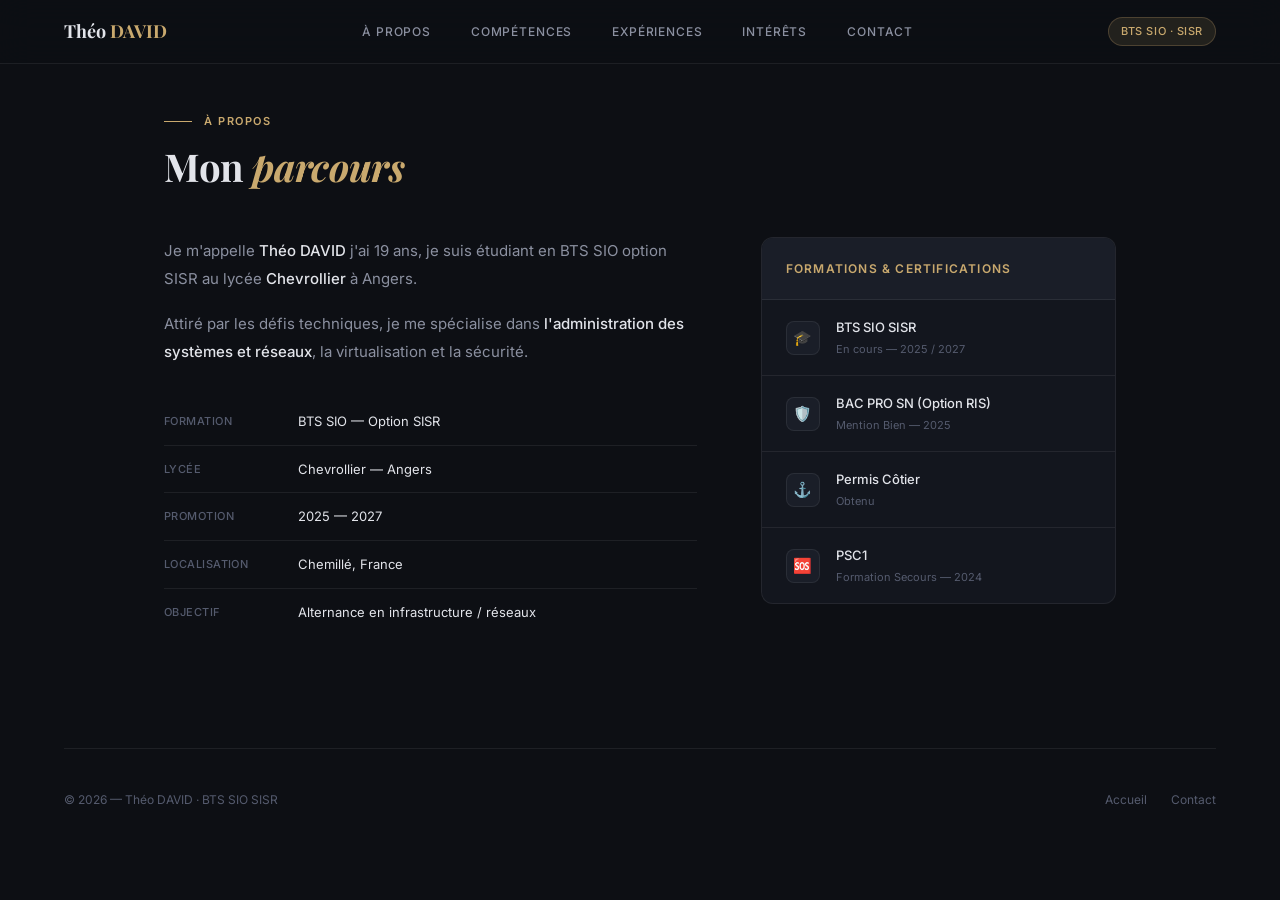
==== Page/apropos.html @ e9c8db30 "Premier envoi du portfolio" ====
<!DOCTYPE html>
<html lang="fr">
<head>
<meta charset="UTF-8">
<meta name="viewport" content="width=device-width, initial-scale=1.0">
<title>À propos — Théo DAVID | BTS SIO SISR</title>
<link href="https://fonts.googleapis.com/css2?family=Inter:wght@300;400;500;600&family=Playfair+Display:wght@600;700&display=swap" rel="stylesheet">
<link rel="stylesheet" href="../css/style.css">
</head>
<body>

<nav>
  <div class="nav-logo">Théo <span>DAVID</span></div>
  <ul class="nav-links">
    <li><a href="apropos.html">À propos</a></li>
    <li><a href="competences.html">Compétences</a></li>
    <li><a href="experiences.html">Expériences</a></li>
    <li><a href="interets.html">Intérêts</a></li>
    <li><a href="contact.html">Contact</a></li>
  </ul>
  <div class="nav-badge">BTS SIO · SISR</div>
</nav>

<div class="container">
  <section class="section" id="about">
    <div class="section-label"><span>À propos</span></div>
    <h2>Mon <em>parcours</em></h2>
    <div class="about-grid">
      <div class="about-text">
        <p>Je m'appelle <strong>Théo DAVID</strong> j'ai 19 ans, je suis étudiant en BTS SIO option SISR au lycée <strong>Chevrollier</strong> à Angers.</p>
        <p>Attiré par les défis techniques, je me spécialise dans <strong>l'administration des systèmes et réseaux</strong>, la virtualisation et la sécurité. </p>
        <div class="info-rows">
          <div class="info-row"><span class="ir-key">Formation</span><span class="ir-val">BTS SIO — Option SISR </span></div>
          <div class="info-row"><span class="ir-key">Lycée</span><span class="ir-val">Chevrollier — Angers </span></div>
          <div class="info-row"><span class="ir-key">Promotion</span><span class="ir-val">2025 — 2027 </span></div>
          <div class="info-row"><span class="ir-key">Localisation</span><span class="ir-val">Chemillé, France</span></div>
          <div class="info-row"><span class="ir-key">Objectif</span><span class="ir-val">Alternance en infrastructure / réseaux</span></div>
        </div>
      </div>
      <div class="certs-card">
        <div class="certs-title">Formations & Certifications</div>
        <div class="cert-row"><div class="cert-badge">🎓</div><div><div class="cert-info-name">BTS SIO SISR</div><div class="cert-info-date">En cours — 2025 / 2027 </div></div></div>
        <div class="cert-row"><div class="cert-badge">🛡️</div><div><div class="cert-info-name">BAC PRO SN (Option RIS)</div><div class="cert-info-date">Mention Bien — 2025 </div></div></div>
        <div class="cert-row"><div class="cert-badge">⚓</div><div><div class="cert-info-name">Permis Côtier</div><div class="cert-info-date">Obtenu </div></div></div>
        <div class="cert-row"><div class="cert-badge">🆘</div><div><div class="cert-info-name">PSC1</div><div class="cert-info-date">Formation Secours — 2024 </div></div></div>
      </div>
    </div>
  </section>
</div>

<div class="sep"></div>

<footer>
  <span>© 2026 — Théo DAVID · BTS SIO SISR</span>
  <div class="footer-links">
    <a href="../index.html">Accueil</a>
    <a href="contact.html">Contact</a>
  </div>
</footer>

</body>
</html>
---- css/style.css ----
:root {
    --bg: #0d0f14;
    --bg2: #13161e;
    --bg3: #1a1e28;
    --border: rgba(255,255,255,0.07);
    --border-hover: rgba(255,255,255,0.14);
    --accent: #c9a96e;
    --accent-light: rgba(201,169,110,0.12);
    --text: #e2e4ea;
    --text-secondary: #8b90a0;
    --text-muted: #555b6e;
    --card: #13161e;
  }
  * { margin:0; padding:0; box-sizing:border-box; }
  html { scroll-behavior: smooth; }
  body {
    background: var(--bg);
    color: var(--text);
    font-family: 'Inter', sans-serif;
    font-size: 15px;
    line-height: 1.75;
  }

  nav {
    position: fixed; top:0; left:0; right:0; z-index:100;
    background: rgba(13,15,20,0.92);
    backdrop-filter: blur(16px);
    border-bottom: 1px solid var(--border);
    height: 64px;
    display: flex; align-items: center;
    padding: 0 5%;
    justify-content: space-between;
  }
  .nav-logo {
    font-family: 'Playfair Display', serif;
    font-size: 18px;
    font-weight: 700;
    color: var(--text);
  }
  .nav-logo span { color: var(--accent); }
  .nav-links { display: flex; gap: 2.5rem; list-style: none; }
  .nav-links a {
    font-size: 12px; font-weight: 500;
    color: var(--text-secondary); text-decoration: none;
    letter-spacing: 0.07em; text-transform: uppercase;
    transition: color 0.2s;
  }
  .nav-links a:hover { color: var(--accent); }
  .nav-badge {
    font-size: 11px; font-weight: 500;
    background: var(--accent-light);
    color: var(--accent);
    border: 1px solid rgba(201,169,110,0.25);
    padding: 4px 12px; border-radius: 20px;
    letter-spacing: 0.05em;
  }

  .container { max-width: 1080px; margin: 0 auto; padding: 0 5%; }

  .hero {
    min-height: 100vh;
    display: flex; align-items: center;
    padding-top: 64px;
  }
  .hero-inner {
    display: grid;
    grid-template-columns: 1.1fr 0.9fr;
    gap: 5rem; align-items: center; width: 100%;
  }
  .hero-eyebrow {
    display: flex; align-items: center; gap: 12px;
    margin-bottom: 1.75rem;
  }
  .hero-eyebrow::before { content:''; width:28px; height:1px; background:var(--accent); }
  .hero-eyebrow span {
    font-size: 12px; font-weight: 600;
    letter-spacing: 0.12em; text-transform: uppercase;
    color: var(--accent);
  }
  h1 {
    font-family: 'Playfair Display', serif;
    font-size: clamp(2.4rem, 4.5vw, 3.8rem);
    font-weight: 700; line-height: 1.08;
    letter-spacing: -0.01em; margin-bottom: 1.5rem;
  }
  h1 em { color: var(--accent); font-style: italic; }
  .hero-desc {
    font-size: 15px; color: var(--text-secondary);
    max-width: 460px; line-height: 1.85; margin-bottom: 2.5rem;
  }
  .hero-actions { display: flex; gap: 1rem; align-items: center; }
  .btn-gold {
    background: var(--accent); color: #0d0f14;
    font-weight: 600; font-size: 12px;
    letter-spacing: 0.08em; text-transform: uppercase;
    padding: 0.85rem 2rem; border-radius: 4px; text-decoration: none;
    transition: opacity 0.2s, transform 0.15s;
  }
  .btn-gold:hover { opacity: 0.88; transform: translateY(-1px); }
  .btn-ghost {
    font-size: 12px; font-weight: 600;
    letter-spacing: 0.08em; text-transform: uppercase;
    color: var(--text-secondary); text-decoration: none;
    padding: 0.85rem 1.5rem;
    border: 1px solid var(--border); border-radius: 4px;
    transition: border-color 0.2s, color 0.2s;
  }
  .btn-ghost:hover { border-color: var(--accent); color: var(--accent); }

  .profile-card {
    background: var(--bg2);
    border: 1px solid var(--border);
    border-radius: 12px; overflow: hidden;
  }
  .profile-header {
    background: var(--bg3); padding: 2rem;
    border-bottom: 1px solid var(--border);
    display: flex; align-items: center; gap: 1.25rem;
  }
  .avatar {
    width: 56px; height: 56px; border-radius: 50%;
    background: var(--accent-light);
    border: 2px solid rgba(201,169,110,0.35);
    display: flex; align-items: center; justify-content: center;
    font-family: 'Playfair Display', serif;
    font-size: 20px; font-weight: 700; color: var(--accent);
    flex-shrink: 0;
  }
  .profile-name { font-weight: 600; font-size: 16px; margin-bottom: 2px; }
  .profile-role { font-size: 13px; color: var(--text-secondary); }
  .profile-body { padding: 1.5rem 2rem; }
  .profile-stat {
    display: flex; justify-content: space-between; align-items: center;
    padding: 0.7rem 0; border-bottom: 1px solid var(--border); font-size: 13px;
  }
  .profile-stat:last-child { border-bottom: none; }
  .ps-label { color: var(--text-muted); font-weight: 500; letter-spacing: 0.04em; }
  .ps-val { color: var(--text); font-weight: 500; }
  .ps-val.gold { color: var(--accent); }
  .status-dot {
    display: inline-block; width: 7px; height: 7px;
    border-radius: 50%; background: #4ade80;
    margin-right: 6px; box-shadow: 0 0 6px rgba(74,222,128,0.5);
  }

  .section { padding: 7rem 0; }
  .section-label {
    display: flex; align-items: center; gap: 12px; margin-bottom: 0.75rem;
  }
  .section-label::before { content:''; width:28px; height:1px; background:var(--accent); }
  .section-label span {
    font-size: 11px; font-weight: 600;
    letter-spacing: 0.14em; text-transform: uppercase; color: var(--accent);
  }
  h2 {
    font-family: 'Playfair Display', serif;
    font-size: clamp(1.8rem, 3vw, 2.5rem);
    font-weight: 700; letter-spacing: -0.01em;
    margin-bottom: 3rem; line-height: 1.2;
  }
  h2 em { color: var(--accent); font-style: italic; }

  .about-grid {
    display: grid; grid-template-columns: 1.2fr 0.8fr;
    gap: 4rem; align-items: start;
  }
  .about-text p { color: var(--text-secondary); margin-bottom: 1.1rem; line-height: 1.85; }
  .about-text p strong { color: var(--text); font-weight: 500; }
  .info-rows { margin-top: 2rem; }
  .info-row {
    display: flex; padding: 0.75rem 0;
    border-bottom: 1px solid var(--border);
    font-size: 13px; gap: 1.5rem;
  }
  .info-row:last-child { border-bottom: none; }
  .ir-key {
    min-width: 110px; color: var(--text-muted); font-weight: 500;
    letter-spacing: 0.04em; text-transform: uppercase;
    font-size: 11px; padding-top: 2px;
  }
  .ir-val { color: var(--text); }

  .certs-card {
    background: var(--bg2); border: 1px solid var(--border);
    border-radius: 12px; overflow: hidden;
  }
  .certs-title {
    padding: 1.25rem 1.5rem;
    font-size: 12px; font-weight: 600;
    letter-spacing: 0.1em; text-transform: uppercase;
    color: var(--accent); border-bottom: 1px solid var(--border);
    background: var(--bg3);
  }
  .cert-row {
    display: flex; align-items: center; gap: 1rem;
    padding: 1rem 1.5rem; border-bottom: 1px solid var(--border);
    transition: background 0.15s;
  }
  .cert-row:last-child { border-bottom: none; }
  .cert-row:hover { background: rgba(255,255,255,0.02); }
  .cert-badge {
    width: 34px; height: 34px; border-radius: 8px;
    background: var(--bg3); border: 1px solid var(--border);
    display: flex; align-items: center; justify-content: center;
    font-size: 15px; flex-shrink: 0;
  }
  .cert-info-name { font-size: 13px; font-weight: 500; color: var(--text); }
  .cert-info-date { font-size: 11px; color: var(--text-muted); margin-top: 1px; }

  .skills-cols {
    display: grid; grid-template-columns: repeat(3, 1fr); gap: 1.5rem;
  }
  .skill-block {
    background: var(--bg2); border: 1px solid var(--border);
    border-radius: 12px; padding: 1.75rem;
    transition: border-color 0.2s;
  }
  .skill-block:hover { border-color: var(--border-hover); }
  .sb-header {
    display: flex; align-items: center; gap: 10px;
    margin-bottom: 1.5rem; padding-bottom: 1rem;
    border-bottom: 1px solid var(--border);
  }
  .sb-icon {
    width: 32px; height: 32px; border-radius: 8px;
    background: var(--accent-light);
    display: flex; align-items: center; justify-content: center; font-size: 14px;
  }
  .sb-title {
    font-size: 12px; font-weight: 600;
    letter-spacing: 0.1em; text-transform: uppercase; color: var(--text-secondary);
  }
  .skill-row { margin-bottom: 1.1rem; }
  .skill-row:last-child { margin-bottom: 0; }
  .skill-meta { display: flex; justify-content: space-between; font-size: 13px; margin-bottom: 7px; }
  .skill-label { color: var(--text); }
  .skill-num { color: var(--accent); font-size: 11px; font-weight: 600; letter-spacing: 0.04em; }
  .track { height: 3px; background: rgba(255,255,255,0.05); border-radius: 2px; }
  .fill { height: 100%; border-radius: 2px; background: var(--accent); opacity: 0.75; }

  .timeline { position: relative; }
  .timeline::before {
    content: ''; position: absolute;
    left: 0; top: 8px; bottom: 8px;
    width: 1px; background: var(--border);
  }
  .tl-entry {
    display: grid; grid-template-columns: 200px 1fr;
    gap: 2.5rem; margin-bottom: 3rem;
    position: relative;
  }
  .tl-entry::before {
    content: ''; position: absolute;
    left: -4.5px; top: 8px;
    width: 9px; height: 9px; border-radius: 50%;
    background: var(--accent); border: 2px solid var(--bg);
  }
  .tl-left { padding-left: 2rem; }
  .tl-period {
    font-size: 11px; font-weight: 600;
    letter-spacing: 0.1em; text-transform: uppercase;
    color: var(--accent); margin-bottom: 0.35rem;
  }
  .tl-org { font-size: 13px; color: var(--text-muted); line-height: 1.5; }
  .tl-right {
    background: var(--bg2); border: 1px solid var(--border);
    border-radius: 10px; padding: 1.5rem 1.75rem;
  }
  .tl-title { font-size: 16px; font-weight: 600; margin-bottom: 0.25rem; }
  .tl-subtitle { font-size: 13px; color: var(--text-secondary); margin-bottom: 1.25rem; }
  .tl-missions { list-style: none; }
  .tl-missions li {
    font-size: 13.5px; color: var(--text-secondary);
    padding: 0.3rem 0 0.3rem 1.25rem;
    position: relative; line-height: 1.65;
  }
  .tl-missions li::before {
    content: ''; position: absolute;
    left: 0; top: 0.72rem;
    width: 4px; height: 4px; border-radius: 50%;
    background: var(--accent); opacity: 0.6;
  }
  .tl-pills {
    display: flex; flex-wrap: wrap; gap: 6px;
    margin-top: 1.25rem; padding-top: 1.25rem;
    border-top: 1px solid var(--border);
  }
  .pill {
    font-size: 11px; font-weight: 500; letter-spacing: 0.04em;
    padding: 4px 12px; border-radius: 20px;
    background: var(--bg3); border: 1px solid var(--border);
    color: var(--text-secondary);
  }

  .interests-grid {
    display: grid; grid-template-columns: repeat(3, 1fr); gap: 1rem;
  }
  .int-card {
    background: var(--bg2); border: 1px solid var(--border);
    border-radius: 10px; padding: 1.75rem 1.5rem;
    transition: border-color 0.2s, transform 0.2s;
  }
  .int-card:hover { border-color: var(--border-hover); transform: translateY(-2px); }
  .int-icon { font-size: 1.6rem; margin-bottom: 1rem; display: block; }
  .int-name { font-size: 14px; font-weight: 600; margin-bottom: 0.4rem; }
  .int-desc { font-size: 12.5px; color: var(--text-muted); line-height: 1.6; }

  .contact-grid {
    display: grid; grid-template-columns: 1fr 1.1fr;
    gap: 4rem; align-items: start;
  }
  .contact-intro {
    font-size: 14px; color: var(--text-secondary);
    line-height: 1.85; margin-bottom: 2rem;
  }
  .contact-list { list-style: none; }
  .contact-list li {
    display: flex; align-items: center; gap: 1rem;
    padding: 0.9rem 0; border-bottom: 1px solid var(--border); font-size: 13px;
  }
  .contact-list li:last-child { border-bottom: none; }
  .ci-icon {
    width: 34px; height: 34px; border-radius: 8px;
    background: var(--bg3); border: 1px solid var(--border);
    display: flex; align-items: center; justify-content: center;
    font-size: 14px; flex-shrink: 0;
  }
  .ci-key { font-size: 10px; color: var(--text-muted); font-weight: 600; letter-spacing: 0.08em; text-transform: uppercase; }
  .ci-val { font-size: 13px; margin-top: 1px; }

  .form-card {
    background: var(--bg2); border: 1px solid var(--border);
    border-radius: 12px; padding: 2rem;
  }
  .field { margin-bottom: 1.25rem; }
  .field label {
    display: block; font-size: 11px; font-weight: 600;
    letter-spacing: 0.08em; text-transform: uppercase;
    color: var(--text-muted); margin-bottom: 0.5rem;
  }
  .field input, .field textarea {
    width: 100%; background: var(--bg3);
    border: 1px solid var(--border); border-radius: 6px;
    padding: 0.75rem 1rem; color: var(--text);
    font-family: 'Inter', sans-serif; font-size: 14px;
    outline: none; transition: border-color 0.2s; resize: vertical;
  }
  .field input:focus, .field textarea:focus { border-color: rgba(201,169,110,0.5); }
  .field input::placeholder, .field textarea::placeholder { color: var(--text-muted); }
  .submit-btn {
    width: 100%; background: var(--accent); color: #0d0f14;
    font-family: 'Inter', sans-serif; font-weight: 600;
    font-size: 12px; letter-spacing: 0.1em; text-transform: uppercase;
    padding: 0.9rem; border: none; border-radius: 6px;
    cursor: pointer; margin-top: 0.5rem; transition: opacity 0.2s;
  }
  .submit-btn:hover { opacity: 0.85; }

  .sep { height: 1px; background: var(--border); margin: 0 5%; }

  footer {
    padding: 2.5rem 5%;
    display: flex; justify-content: space-between; align-items: center;
    font-size: 12px; color: var(--text-muted);
  }
  .footer-links { display: flex; gap: 1.5rem; }
  .footer-links a { color: var(--text-muted); text-decoration: none; transition: color 0.2s; }
  .footer-links a:hover { color: var(--accent); }

  @media (max-width: 900px) {
    .hero-inner, .about-grid, .contact-grid { grid-template-columns: 1fr; gap: 2.5rem; }
    .skills-cols, .interests-grid { grid-template-columns: 1fr 1fr; }
    .nav-links, .nav-badge { display: none; }
    .tl-entry { grid-template-columns: 1fr; gap: 0.75rem; }
    .tl-entry::before, .timeline::before { display: none; }
    .tl-left { padding-left: 0; }
  }
  @media (max-width: 600px) {
    .skills-cols, .interests-grid { grid-template-columns: 1fr; }
  }
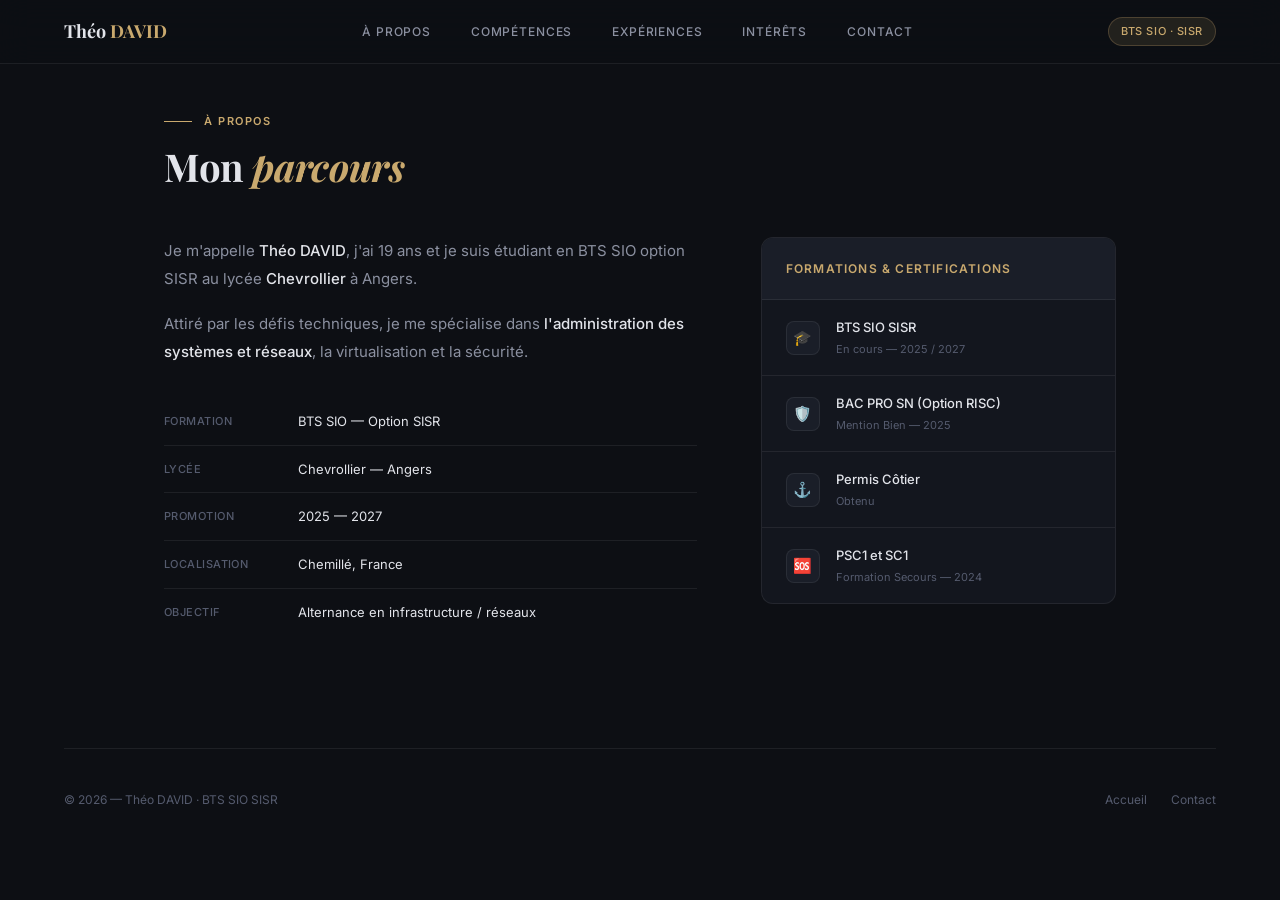
==== commit df0e5a0f: "Correctif Correction des fautes et ajouts de quelques informations" ====
--- a/Page/apropos.html
+++ b/Page/apropos.html
@@ -27,22 +27,22 @@
     <h2>Mon <em>parcours</em></h2>
     <div class="about-grid">
       <div class="about-text">
-        <p>Je m'appelle <strong>Théo DAVID</strong> j'ai 19 ans, je suis étudiant en BTS SIO option SISR au lycée <strong>Chevrollier</strong> à Angers.</p>
-        <p>Attiré par les défis techniques, je me spécialise dans <strong>l'administration des systèmes et réseaux</strong>, la virtualisation et la sécurité. </p>
+        <p>Je m'appelle <strong>Théo DAVID</strong>, j'ai 19 ans et je suis étudiant en BTS SIO option SISR au lycée <strong>Chevrollier</strong> à Angers.</p>
+        <p>Attiré par les défis techniques, je me spécialise dans <strong>l'administration des systèmes et réseaux</strong>, la virtualisation et la sécurité.</p>
         <div class="info-rows">
-          <div class="info-row"><span class="ir-key">Formation</span><span class="ir-val">BTS SIO — Option SISR </span></div>
-          <div class="info-row"><span class="ir-key">Lycée</span><span class="ir-val">Chevrollier — Angers </span></div>
-          <div class="info-row"><span class="ir-key">Promotion</span><span class="ir-val">2025 — 2027 </span></div>
+          <div class="info-row"><span class="ir-key">Formation</span><span class="ir-val">BTS SIO — Option SISR</span></div>
+          <div class="info-row"><span class="ir-key">Lycée</span><span class="ir-val">Chevrollier — Angers</span></div>
+          <div class="info-row"><span class="ir-key">Promotion</span><span class="ir-val">2025 — 2027</span></div>
           <div class="info-row"><span class="ir-key">Localisation</span><span class="ir-val">Chemillé, France</span></div>
           <div class="info-row"><span class="ir-key">Objectif</span><span class="ir-val">Alternance en infrastructure / réseaux</span></div>
         </div>
       </div>
       <div class="certs-card">
         <div class="certs-title">Formations & Certifications</div>
-        <div class="cert-row"><div class="cert-badge">🎓</div><div><div class="cert-info-name">BTS SIO SISR</div><div class="cert-info-date">En cours — 2025 / 2027 </div></div></div>
-        <div class="cert-row"><div class="cert-badge">🛡️</div><div><div class="cert-info-name">BAC PRO SN (Option RIS)</div><div class="cert-info-date">Mention Bien — 2025 </div></div></div>
-        <div class="cert-row"><div class="cert-badge">⚓</div><div><div class="cert-info-name">Permis Côtier</div><div class="cert-info-date">Obtenu </div></div></div>
-        <div class="cert-row"><div class="cert-badge">🆘</div><div><div class="cert-info-name">PSC1</div><div class="cert-info-date">Formation Secours — 2024 </div></div></div>
+        <div class="cert-row"><div class="cert-badge">🎓</div><div><div class="cert-info-name">BTS SIO SISR</div><div class="cert-info-date">En cours — 2025 / 2027</div></div></div>
+        <div class="cert-row"><div class="cert-badge">🛡️</div><div><div class="cert-info-name">BAC PRO SN (Option RISC)</div><div class="cert-info-date">Mention Bien — 2025</div></div></div>
+        <div class="cert-row"><div class="cert-badge">⚓</div><div><div class="cert-info-name">Permis Côtier</div><div class="cert-info-date">Obtenu</div></div></div>
+        <div class="cert-row"><div class="cert-badge">🆘</div><div><div class="cert-info-name">PSC1 et SC1</div><div class="cert-info-date">Formation Secours — 2024</div></div></div>
       </div>
     </div>
   </section>
